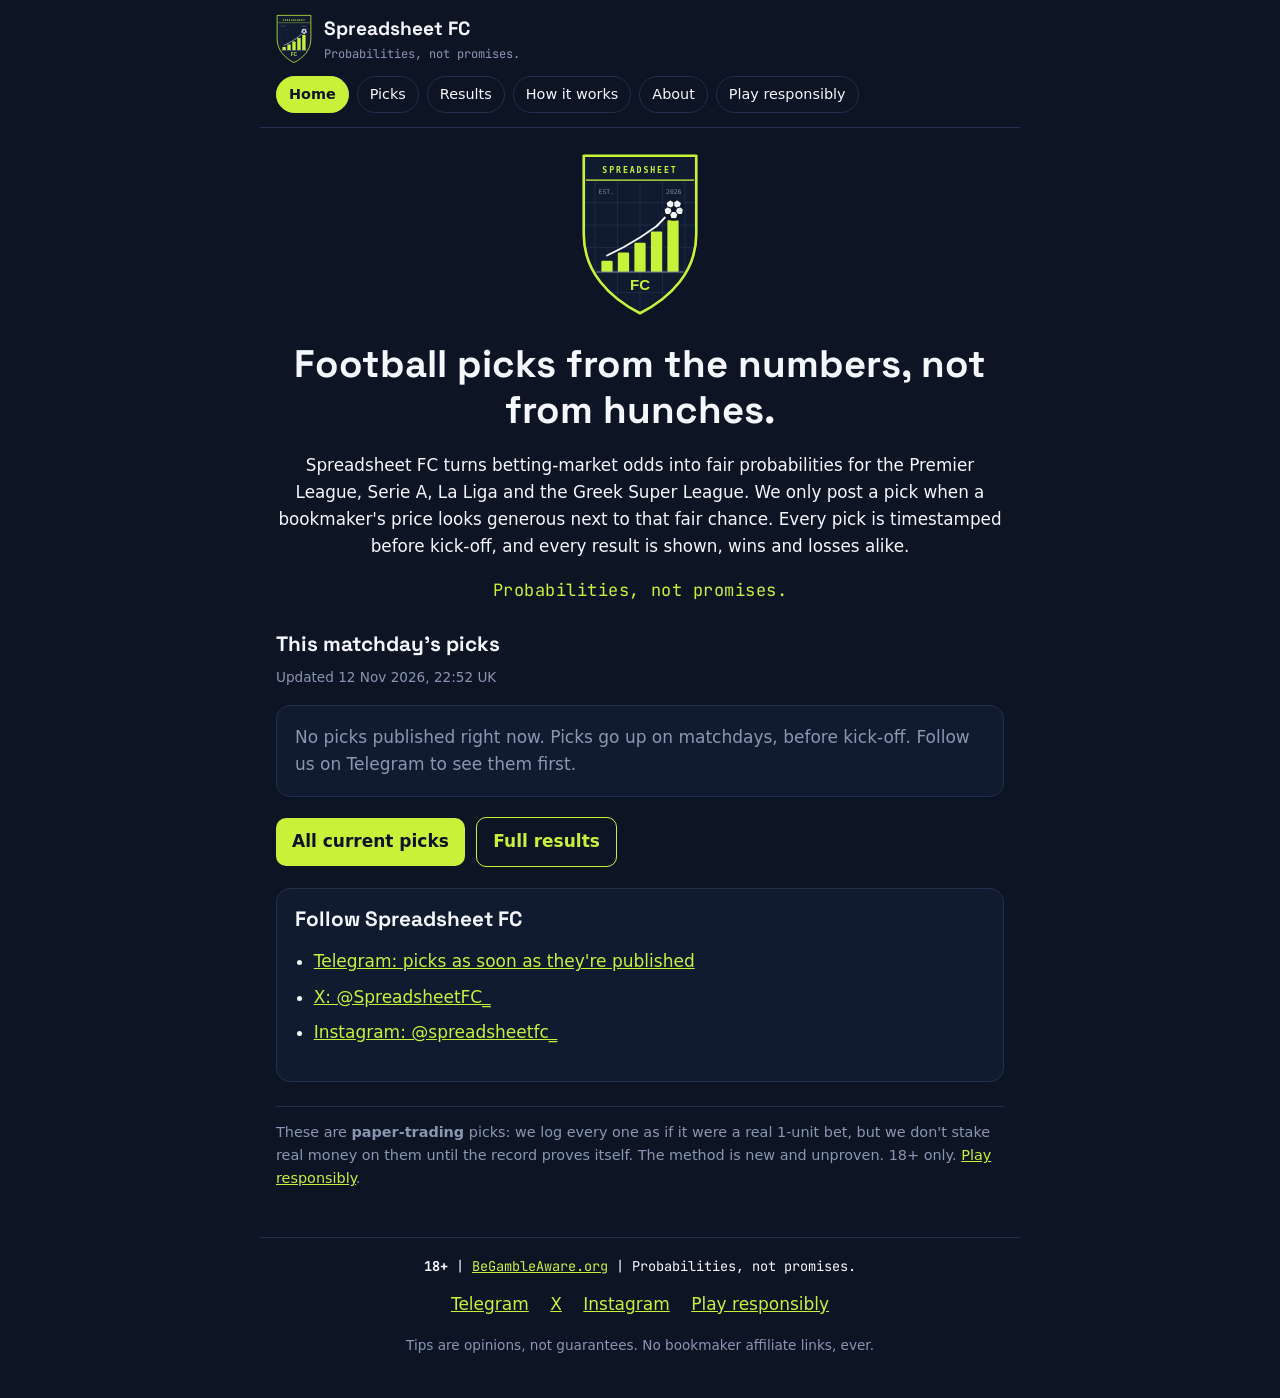
==== index.html @ 9e177939 "First version of the Spreadsheet FC website Co-Authored-By: Claude Opus 5.5 <noreply@anthropic.com>" ====
<!doctype html>
<html lang="en-GB">
<head>
  <meta charset="utf-8">
  <meta name="viewport" content="width=device-width, initial-scale=1">
  <title>Spreadsheet FC | Data-driven football picks</title>
  <meta name="description" content="Data-driven football picks for the Premier League, Serie A, La Liga and Greek Super League, with every result shown. Probabilities, not promises.">
  <link rel="canonical" href="https://spreadsheetfc.uk/">
  <meta name="theme-color" content="#0D1424">
  <meta property="og:type" content="website">
  <meta property="og:site_name" content="Spreadsheet FC">
  <meta property="og:title" content="Spreadsheet FC | Data-driven football picks">
  <meta property="og:description" content="Data-driven football picks for the Premier League, Serie A, La Liga and Greek Super League, with every result shown. Probabilities, not promises.">
  <meta property="og:url" content="https://spreadsheetfc.uk/">
  <link rel="icon" href="favicon.svg" type="image/svg+xml">
  <link rel="preconnect" href="https://fonts.googleapis.com">
  <link rel="preconnect" href="https://fonts.gstatic.com" crossorigin>
  <link rel="stylesheet" href="https://fonts.googleapis.com/css2?family=JetBrains+Mono:wght@400;600&family=Space+Grotesk:wght@500;700&display=swap">
  <link rel="stylesheet" href="style.css">
</head>
<body>
  <header class="site-header">
    <a class="brand" href="index.html">
      <img src="logo.svg" alt="" width="36" height="50">
      <span><strong>Spreadsheet FC</strong><small>Probabilities, not promises.</small></span>
    </a>
    <nav class="menu" aria-label="Main menu">
      <a href="index.html" aria-current="page">Home</a>
      <a href="picks.html">Picks</a>
      <a href="results.html">Results</a>
      <a href="how-it-works.html">How it works</a>
      <a href="about.html">About</a>
      <a href="play-responsibly.html">Play responsibly</a>
    </nav>
  </header>
  <main>
    <section class="hero">
      <img class="hero-logo" src="logo.svg" alt="Spreadsheet FC crest" width="120" height="165">
      <h1>Football picks from the numbers, not from hunches.</h1>
      <p class="lead">Spreadsheet FC turns betting-market odds into fair probabilities for the
        Premier League, Serie A, La Liga and the Greek Super League. We only post a pick when a
        bookmaker's price looks generous next to that fair chance. Every pick is timestamped
        before kick-off, and every result is shown, wins and losses alike.</p>
      <p class="tagline">Probabilities, not promises.</p>
    </section>

    <section>
      <h2>This matchday's picks</h2>
      <p class="muted small">Updated 12 Nov 2026, 22:52 UK</p>
    <div class="card empty"><p>No picks published right now. Picks go up on matchdays, before kick-off. Follow us on Telegram to see them first.</p></div>
      <p><a class="button" href="picks.html">All current picks</a>
         <a class="button ghost" href="results.html">Full results</a></p>
    </section>

    <section class="card">
      <h2>Follow Spreadsheet FC</h2>
      <ul class="links">
        <li><a href="https://t.me/SpreadsheetFC" rel="noopener">Telegram: picks as soon as they're published</a></li>
        <li><a href="https://x.com/SpreadsheetFC_" rel="noopener">X: @SpreadsheetFC_</a></li>
        <li><a href="https://instagram.com/spreadsheetfc_" rel="noopener">Instagram: @spreadsheetfc_</a></li>
      </ul>
    </section>

    <p class="note">These are <strong>paper-trading</strong> picks: we log every one as if it were a real 1-unit bet, but we don't stake real money on them until the record proves itself. The method is new and unproven. 18+ only. <a href="play-responsibly.html">Play responsibly</a>.</p>
  </main>
  <footer class="site-footer">
    <p class="footer-line"><strong>18+</strong> | <a href="https://www.begambleaware.org" rel="noopener">BeGambleAware.org</a> | Probabilities, not promises.</p>
    <p class="social">
      <a href="https://t.me/SpreadsheetFC" rel="noopener">Telegram</a>
      <a href="https://x.com/SpreadsheetFC_" rel="noopener">X</a>
      <a href="https://instagram.com/spreadsheetfc_" rel="noopener">Instagram</a>
      <a href="play-responsibly.html">Play responsibly</a>
    </p>
    <p class="muted small">Tips are opinions, not guarantees. No bookmaker affiliate links, ever.</p>
  </footer>
</body>
</html>
---- style.css ----
/* Spreadsheet FC - one small stylesheet, mobile first (phone layout is the default,
   wider screens get a few extras at the bottom). */

:root {
  --bg: #0D1424;
  --card: #111B30;
  --line: #22304D;
  --text: #F4F7FB;
  --muted: #8A97B3;
  --lime: #C8F23A;
  --red: #FF7A7A;
  --head: "Space Grotesk", system-ui, sans-serif;
  --mono: "JetBrains Mono", ui-monospace, Menlo, monospace;
}

* { box-sizing: border-box; }

body {
  margin: 0;
  background: var(--bg);
  color: var(--text);
  font-family: system-ui, -apple-system, "Segoe UI", Roboto, sans-serif;
  font-size: 17px;
  line-height: 1.6;
}

main, .site-header, .site-footer { max-width: 760px; margin: 0 auto; padding: 0 16px; }
main { padding-bottom: 32px; }

h1, h2, h3 { font-family: var(--head); line-height: 1.2; margin: 0 0 .5em; }
h1 { font-size: 1.9rem; margin-top: 24px; }
h2 { font-size: 1.3rem; margin-top: 28px; }
.card h2, .steps h2 { margin-top: 0; }
h3 { font-size: 1.15rem; }
p { margin: 0 0 1em; }

a { color: var(--lime); }
a:hover { text-decoration: none; }

.muted { color: var(--muted); }
.small { font-size: .85rem; }
.num, dd, .badge, .league, .kickoff, .published { font-family: var(--mono); }
.lead { font-size: 1.05rem; color: var(--text); }
.tagline { font-family: var(--mono); color: var(--lime); letter-spacing: .03em; }

/* ---------- header and menu ---------- */
.site-header { padding-top: 14px; padding-bottom: 8px; border-bottom: 1px solid var(--line); }
.brand { display: flex; align-items: center; gap: 12px; text-decoration: none; color: var(--text); }
.brand strong { display: block; font-family: var(--head); font-size: 1.2rem; }
.brand small { display: block; font-family: var(--mono); font-size: .75rem; color: var(--muted); }
.menu {
  display: flex; gap: 8px; overflow-x: auto; margin-top: 12px; padding-bottom: 6px;
  -webkit-overflow-scrolling: touch;
}
.menu a {
  flex: 0 0 auto; padding: 6px 12px; border: 1px solid var(--line); border-radius: 999px;
  color: var(--text); text-decoration: none; font-size: .9rem;
}
.menu a[aria-current="page"] { background: var(--lime); border-color: var(--lime); color: var(--bg); font-weight: 600; }

/* ---------- home hero ---------- */
.hero { text-align: center; padding-top: 24px; }
.hero-logo { display: block; margin: 0 auto 12px; height: auto; }

/* ---------- cards ---------- */
.card {
  background: var(--card); border: 1px solid var(--line); border-radius: 14px;
  padding: 18px; margin: 16px 0;
}
.cards { display: grid; gap: 14px; margin: 16px 0; }
.cards .card { margin: 0; }
.empty p { margin: 0; color: var(--muted); }

.pick .league { color: var(--muted); font-size: .8rem; text-transform: uppercase; letter-spacing: .06em; margin-bottom: 4px; }
.pick h3 { margin-bottom: 4px; }
.pick .kickoff { color: var(--muted); font-size: .85rem; }
.pick .selection {
  font-family: var(--head); font-weight: 700; font-size: 1.15rem; color: var(--lime);
  border-left: 3px solid var(--lime); padding-left: 10px;
}
.numbers { display: grid; grid-template-columns: 1fr 1fr; gap: 10px; margin: 0 0 12px; }
.numbers div { background: var(--bg); border-radius: 10px; padding: 8px 10px; }
dt { color: var(--muted); font-size: .78rem; }
dd { margin: 0; font-size: 1.05rem; font-weight: 600; }
.published { color: var(--muted); font-size: .8rem; margin: 0; }
.flag { color: var(--red); font-family: var(--mono); font-size: .8rem; margin: 6px 0 0; }

/* ---------- results ---------- */
.stats { display: grid; grid-template-columns: 1fr 1fr; gap: 10px; margin: 16px 0; }
.stats div { background: var(--card); border: 1px solid var(--line); border-radius: 12px; padding: 12px; }
.results { list-style: none; padding: 0; margin: 0; }
.result {
  display: flex; justify-content: space-between; gap: 12px;
  background: var(--card); border: 1px solid var(--line); border-left: 4px solid var(--muted);
  border-radius: 12px; padding: 12px 14px; margin-bottom: 10px;
}
.result.win { border-left-color: var(--lime); }
.result.loss { border-left-color: var(--red); }
.result p { margin: 0; }
.result .match { font-weight: 600; }
.selection-small { font-size: .9rem; }
.result-side { display: flex; flex-direction: column; align-items: flex-end; text-align: right; flex: 0 0 auto; }
.badge { font-size: .8rem; font-weight: 600; padding: 2px 8px; border-radius: 6px; background: var(--line); }
.win .badge { background: var(--lime); color: var(--bg); }
.loss .badge { background: var(--red); color: var(--bg); }

/* ---------- notes, warnings, buttons, lists ---------- */
.note { color: var(--muted); font-size: .9rem; border-top: 1px solid var(--line); padding-top: 14px; margin-top: 24px; }
.warning { border: 1px solid var(--lime); border-radius: 12px; padding: 12px 14px; margin: 16px 0; }
.button {
  display: inline-block; margin: 4px 6px 4px 0; padding: 10px 16px; border-radius: 10px;
  background: var(--lime); color: var(--bg); font-weight: 600; text-decoration: none;
}
.button.ghost { background: transparent; color: var(--lime); border: 1px solid var(--lime); }
.links { padding-left: 1.1em; }
.links li { margin-bottom: 8px; }
.steps { list-style: none; padding: 0; }
.glossary dt { font-family: var(--mono); color: var(--lime); margin-top: 10px; }
.glossary dd { font-family: inherit; font-weight: 400; font-size: .95rem; }

/* ---------- footer ---------- */
.site-footer { border-top: 1px solid var(--line); padding-top: 18px; padding-bottom: 28px; text-align: center; }
.footer-line { font-family: var(--mono); font-size: .85rem; }
.social a { margin: 0 8px; display: inline-block; }

/* ---------- wider screens ---------- */
@media (min-width: 640px) {
  h1 { font-size: 2.4rem; }
  .cards { grid-template-columns: 1fr 1fr; }
  .numbers { grid-template-columns: repeat(4, 1fr); }
  .stats { grid-template-columns: repeat(3, 1fr); }
}
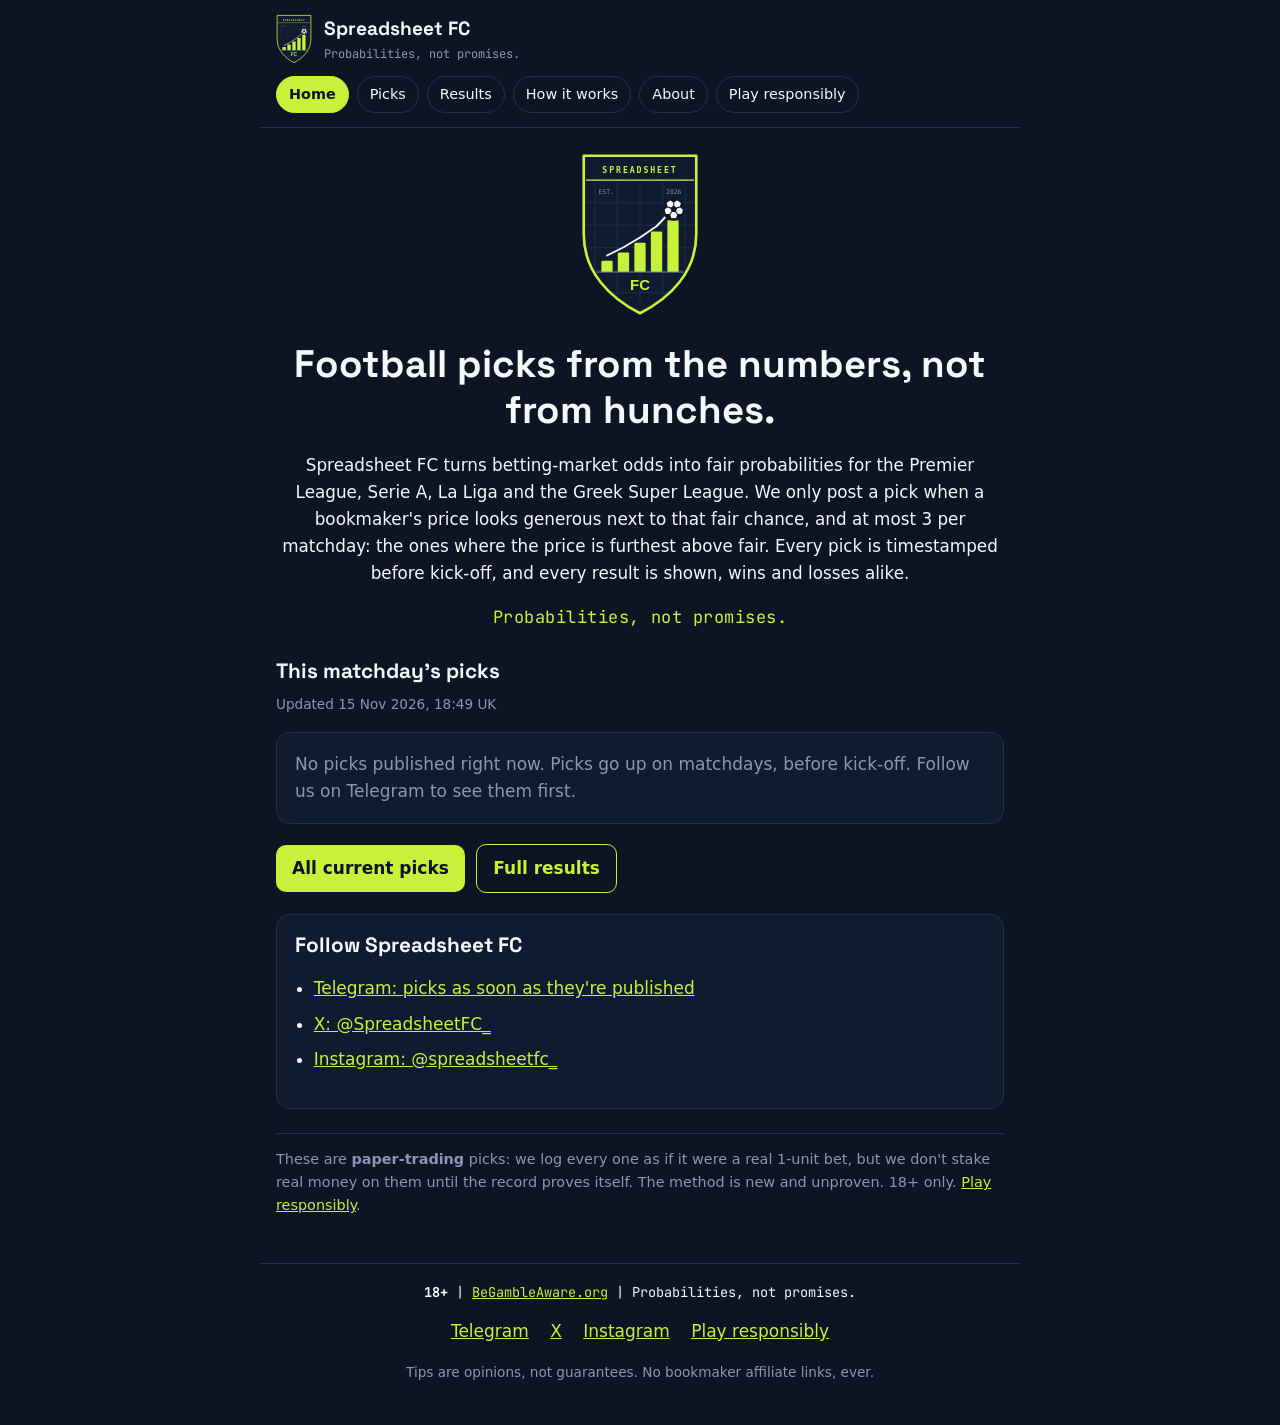
==== commit cb0c524e: "Update site 2026-11-15 18:49 UK" ====
--- a/index.html
+++ b/index.html
@@ -39,14 +39,15 @@
       <h1>Football picks from the numbers, not from hunches.</h1>
       <p class="lead">Spreadsheet FC turns betting-market odds into fair probabilities for the
         Premier League, Serie A, La Liga and the Greek Super League. We only post a pick when a
-        bookmaker's price looks generous next to that fair chance. Every pick is timestamped
+        bookmaker's price looks generous next to that fair chance, and at most 3 per matchday:
+        the ones where the price is furthest above fair. Every pick is timestamped
         before kick-off, and every result is shown, wins and losses alike.</p>
       <p class="tagline">Probabilities, not promises.</p>
     </section>
 
     <section>
       <h2>This matchday's picks</h2>
-      <p class="muted small">Updated 12 Nov 2026, 22:52 UK</p>
+      <p class="muted small">Updated 15 Nov 2026, 18:49 UK</p>
     <div class="card empty"><p>No picks published right now. Picks go up on matchdays, before kick-off. Follow us on Telegram to see them first.</p></div>
       <p><a class="button" href="picks.html">All current picks</a>
          <a class="button ghost" href="results.html">Full results</a></p>
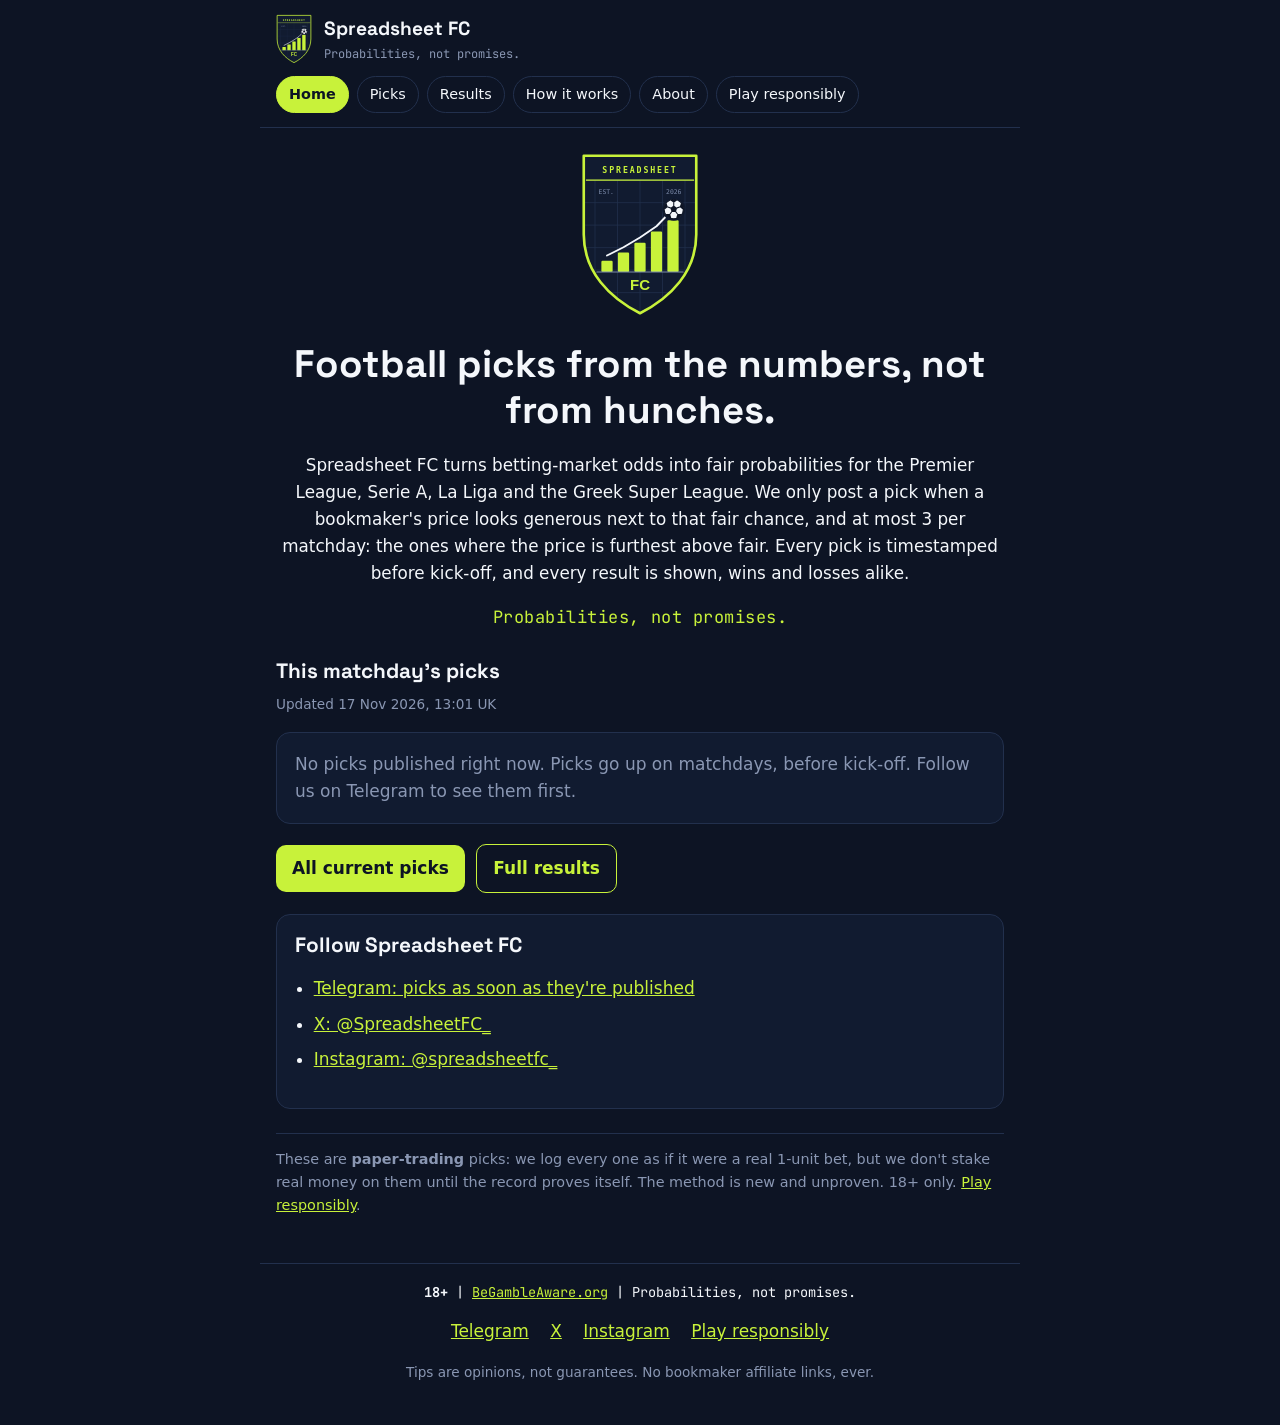
==== commit adee53ce: "Update site 2026-11-17 13:01 UK" ====
--- a/index.html
+++ b/index.html
@@ -47,7 +47,7 @@
 
     <section>
       <h2>This matchday's picks</h2>
-      <p class="muted small">Updated 15 Nov 2026, 18:49 UK</p>
+      <p class="muted small">Updated 17 Nov 2026, 13:01 UK</p>
     <div class="card empty"><p>No picks published right now. Picks go up on matchdays, before kick-off. Follow us on Telegram to see them first.</p></div>
       <p><a class="button" href="picks.html">All current picks</a>
          <a class="button ghost" href="results.html">Full results</a></p>
